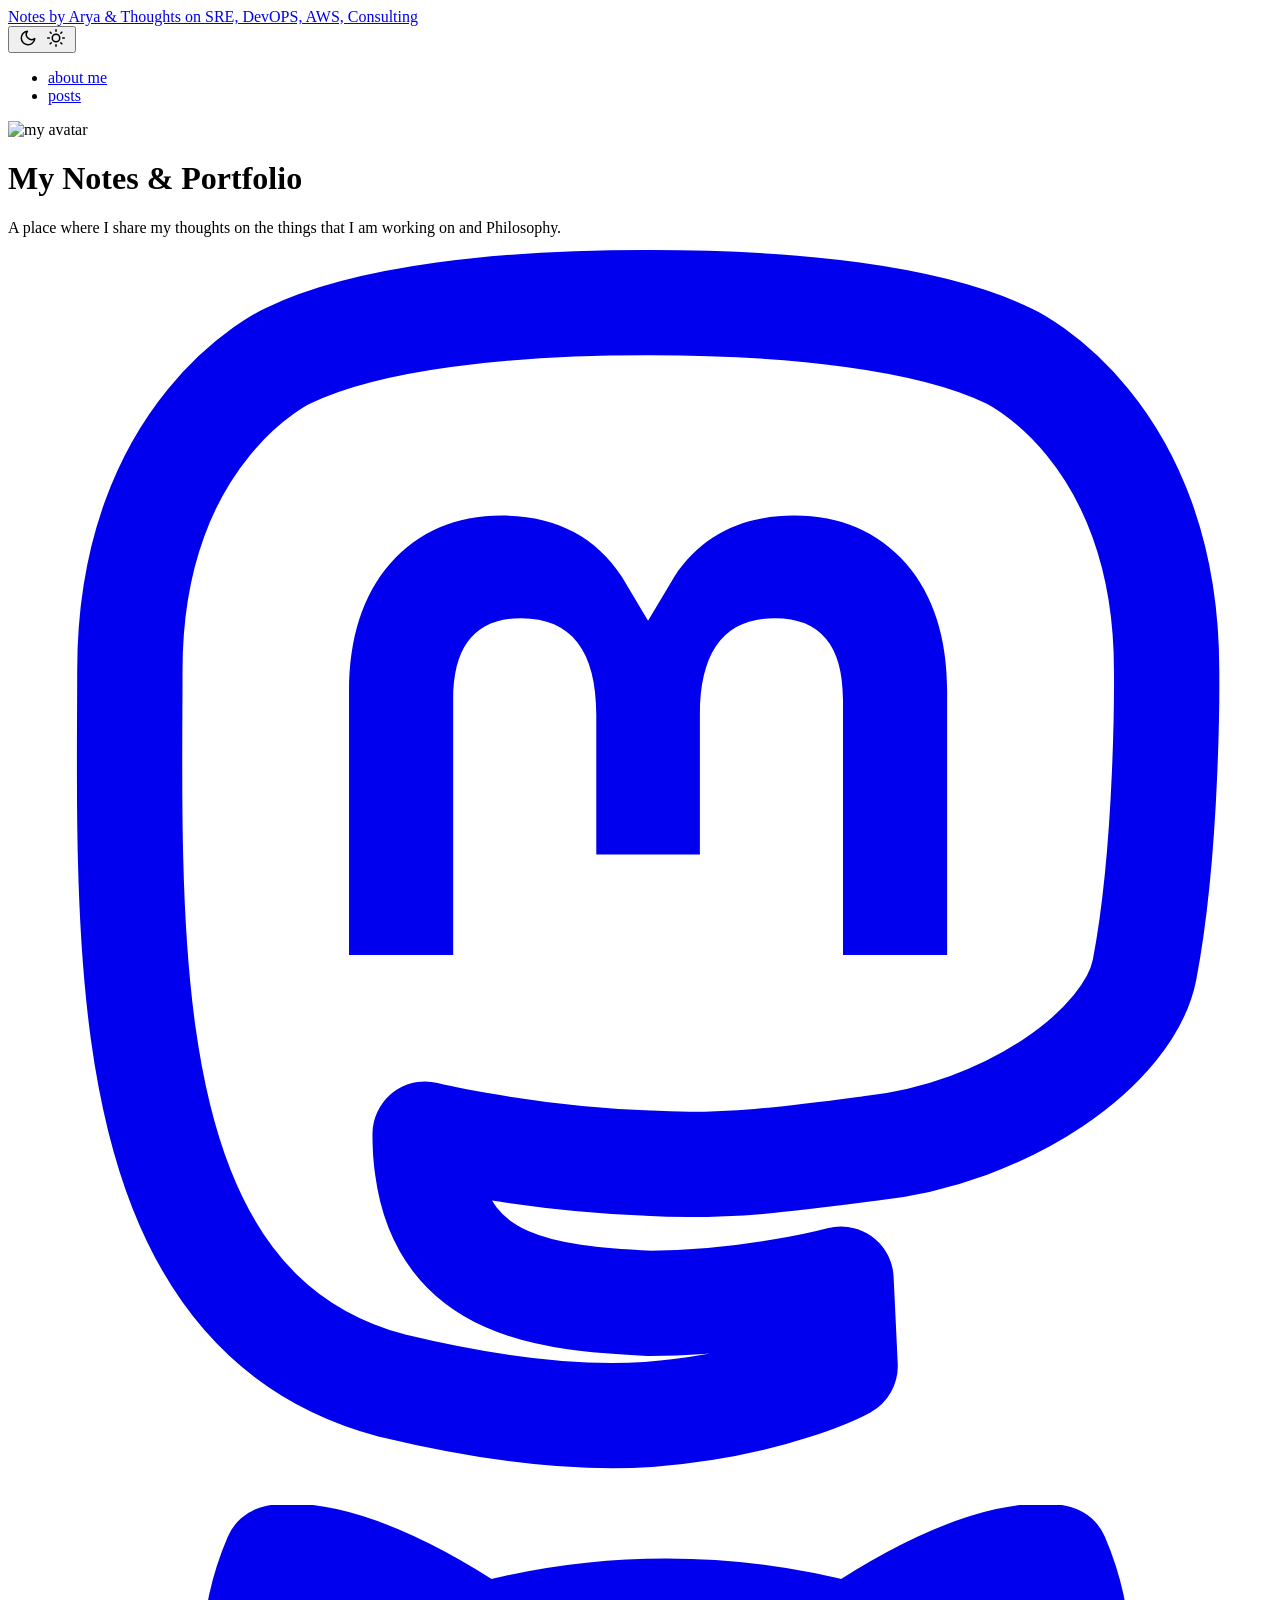
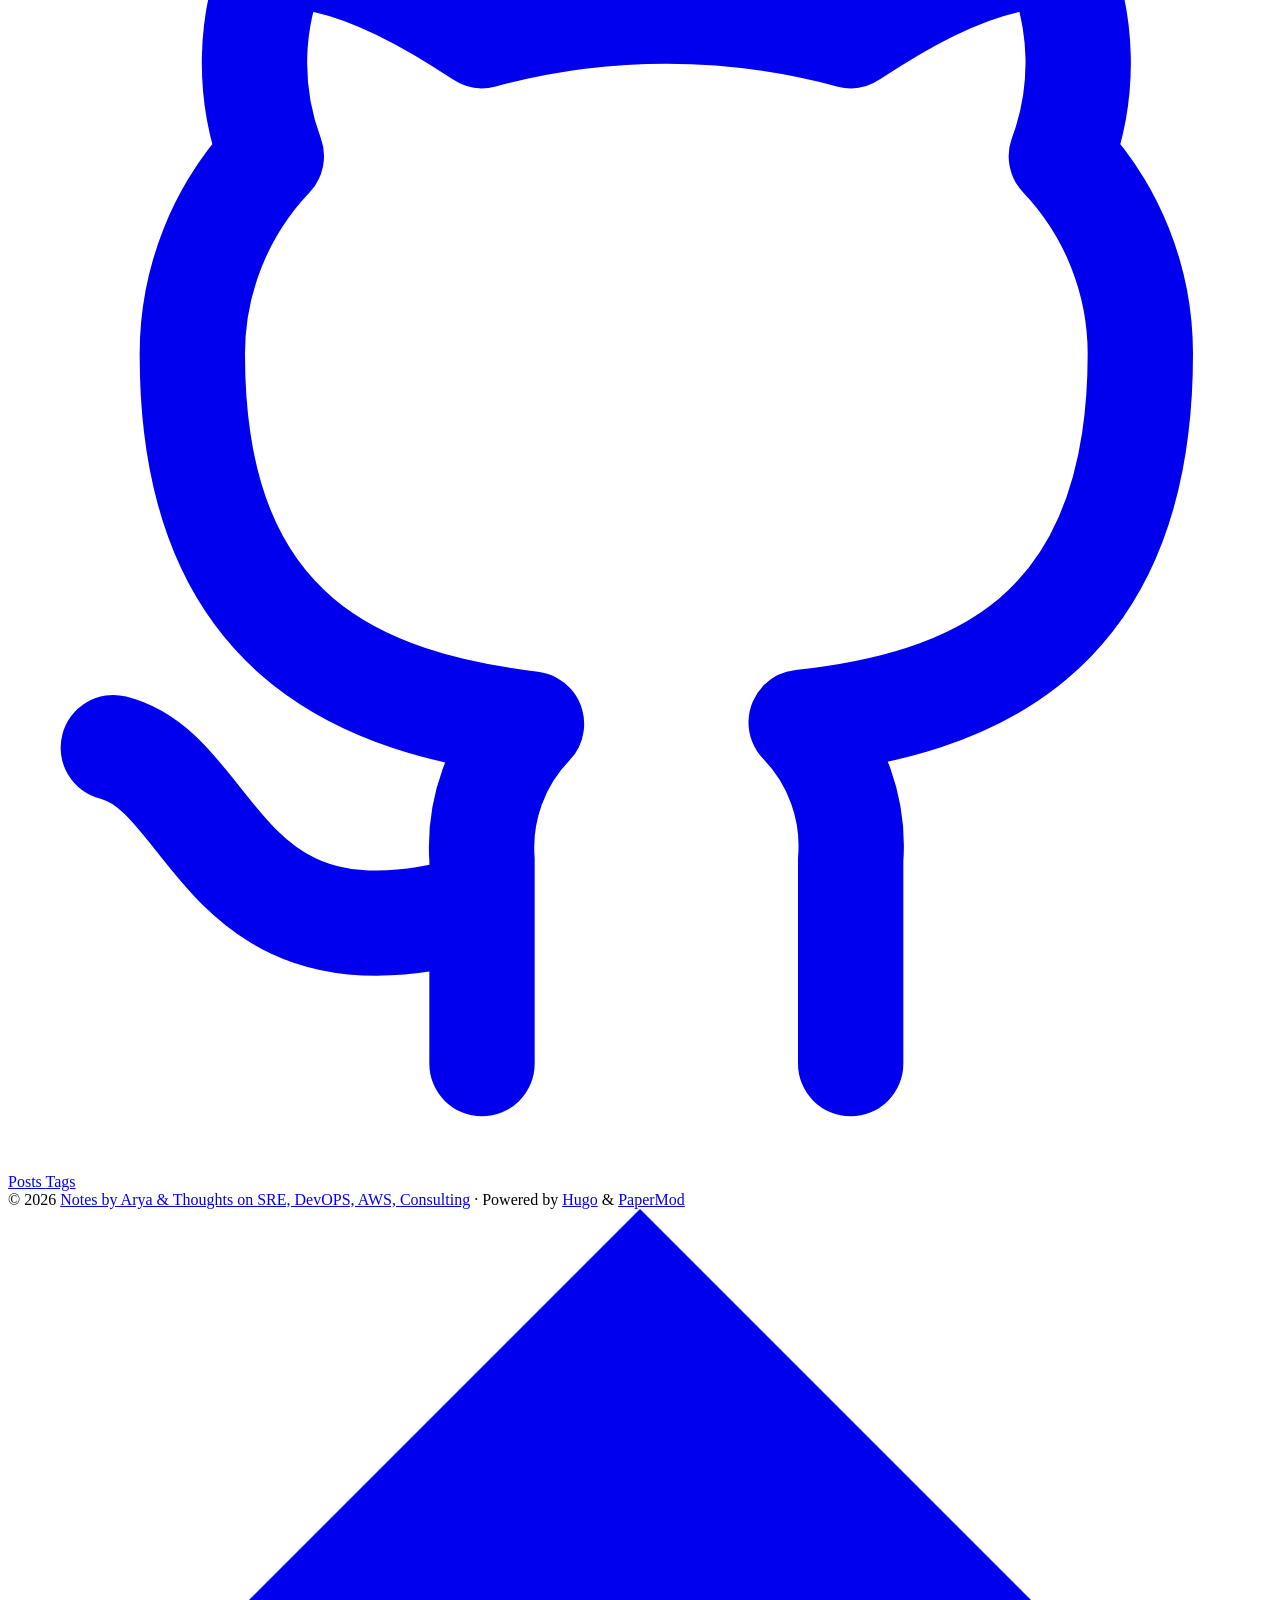
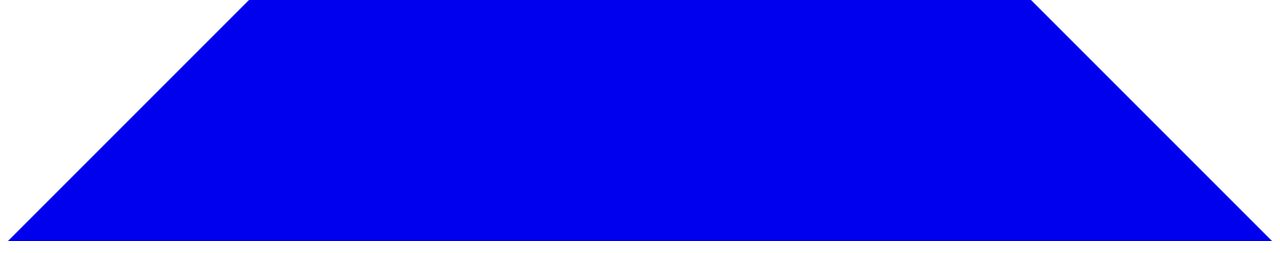
==== public/index.html @ 93e94df9 "SEO Optimize the homepage" ====
<!doctype html><html lang=en dir=auto data-theme=auto><head><meta name=generator content="Hugo 0.155.3"><script src="/livereload.js?mindelay=10&amp;v=2&amp;port=1313&amp;path=livereload" data-no-instant defer></script><meta charset=utf-8><meta http-equiv=X-UA-Compatible content="IE=edge"><meta name=viewport content="width=device-width,initial-scale=1,shrink-to-fit=no"><meta name=robots content="index, follow"><title>Notes by Arya & Thoughts on SRE, DevOPS, AWS, Consulting</title><meta name=keywords content="Blog,Portfolio,Technology,DevOps,SRE,Linux Admin,Raspberry Pi,Cloud Engineering,CloudOps,AWS,OVH,Azure,Digital Ocean,Vultr"><meta name=description content="A place where I share my thoughts on the things I am working on and Philosophy."><meta name=author content="Me"><link rel=canonical href=http://localhost:1313/><meta name=google-site-verification content="XYZabc"><meta name=yandex-verification content="XYZabc"><meta name=msvalidate.01 content="XYZabc"><link crossorigin=anonymous href=/assets/css/stylesheet.da3211e5ef867bf2b75fd5a6515cfed7195c011e8ab735694e203810a827097b.css integrity="sha256-2jIR5e+Ge/K3X9WmUVz+1xlcAR6KtzVpTiA4EKgnCXs=" rel="preload stylesheet" as=style><link rel=icon href=http://localhost:1313/images/favicon.ico><link rel=icon type=image/png sizes=16x16 href=http://localhost:1313/images/favicon-16x16.png><link rel=icon type=image/png sizes=32x32 href=http://localhost:1313/images/favicon-32x32.png><link rel=apple-touch-icon href=http://localhost:1313/images/apple-touch-icon.png><link rel=mask-icon href=http://localhost:1313/images/android-chrome-192x192.png><meta name=theme-color content="#2e2e33"><meta name=msapplication-TileColor content="#2e2e33"><link rel=alternate type=application/rss+xml href=http://localhost:1313/index.xml title=rss><link rel=alternate hreflang=en href=http://localhost:1313/><noscript><style>#theme-toggle,.top-link{display:none}</style><style>@media(prefers-color-scheme:dark){:root{--theme:rgb(29, 30, 32);--entry:rgb(46, 46, 51);--primary:rgb(218, 218, 219);--secondary:rgb(155, 156, 157);--tertiary:rgb(65, 66, 68);--content:rgb(196, 196, 197);--code-block-bg:rgb(46, 46, 51);--code-bg:rgb(55, 56, 62);--border:rgb(51, 51, 51);color-scheme:dark}.list{background:var(--theme)}.toc{background:var(--entry)}}@media(prefers-color-scheme:light){.list::-webkit-scrollbar-thumb{border-color:var(--code-bg)}}</style></noscript><script>localStorage.getItem("pref-theme")==="dark"?document.querySelector("html").dataset.theme="dark":localStorage.getItem("pref-theme")==="light"?document.querySelector("html").dataset.theme="light":window.matchMedia("(prefers-color-scheme: dark)").matches?document.querySelector("html").dataset.theme="dark":document.querySelector("html").dataset.theme="light"</script><meta property="og:url" content="http://localhost:1313/"><meta property="og:site_name" content="Notes by Arya & Thoughts on SRE, DevOPS, AWS, Consulting"><meta property="og:title" content="Notes by Arya & Thoughts on SRE, DevOPS, AWS, Consulting"><meta property="og:description" content="A place where I share my thoughts on the things I am working on and Philosophy."><meta property="og:locale" content="en"><meta property="og:type" content="website"><meta property="og:image" content="http://localhost:1313/images/arya-profile-photo.jpg"><meta name=twitter:card content="summary_large_image"><meta name=twitter:image content="http://localhost:1313/images/arya-profile-photo.jpg"><meta name=twitter:title content="Notes by Arya & Thoughts on SRE, DevOPS, AWS, Consulting"><meta name=twitter:description content="A place where I share my thoughts on the things I am working on and Philosophy."><script type=application/ld+json>{"@context":"https://schema.org","@type":"Organization","name":"Notes by Arya \u0026 Thoughts on SRE, DevOPS, AWS, Consulting","url":"http://localhost:1313/","description":"A place where I share my thoughts on the things I am working on and Philosophy.","logo":"http://localhost:1313/images/favicon.ico","sameAs":["https://mastodon.social/","https://github.com/"]}</script></head><body class=list id=top><header class=header><nav class=nav><div class=logo><a href=http://localhost:1313/ accesskey=h title="Notes by Arya & Thoughts on SRE, DevOPS, AWS, Consulting (Alt + H)">Notes by Arya & Thoughts on SRE, DevOPS, AWS, Consulting</a><div class=logo-switches><button id=theme-toggle accesskey=t title="(Alt + T)" aria-label="Toggle theme">
<svg id="moon" width="24" height="18" viewBox="0 0 24 24" fill="none" stroke="currentColor" stroke-width="2" stroke-linecap="round" stroke-linejoin="round"><path d="M21 12.79A9 9 0 1111.21 3 7 7 0 0021 12.79z"/></svg>
<svg id="sun" width="24" height="18" viewBox="0 0 24 24" fill="none" stroke="currentColor" stroke-width="2" stroke-linecap="round" stroke-linejoin="round"><circle cx="12" cy="12" r="5"/><line x1="12" y1="1" x2="12" y2="3"/><line x1="12" y1="21" x2="12" y2="23"/><line x1="4.22" y1="4.22" x2="5.64" y2="5.64"/><line x1="18.36" y1="18.36" x2="19.78" y2="19.78"/><line x1="1" y1="12" x2="3" y2="12"/><line x1="21" y1="12" x2="23" y2="12"/><line x1="4.22" y1="19.78" x2="5.64" y2="18.36"/><line x1="18.36" y1="5.64" x2="19.78" y2="4.22"/></svg></button></div></div><ul id=menu><li><a href=http://localhost:1313/aboutme/ title="about me"><span>about me</span></a></li><li><a href=http://localhost:1313/posts/ title=posts><span>posts</span></a></li></ul></nav></header><main class=main><div class=profile><div class=profile_inner><img draggable=false src=http://localhost:1313/images/arya-profile-photo.jpg alt="my avatar" title="my avatar" height=150 width=120><h1>My Notes & Portfolio</h1><span>A place where I share my thoughts on the things that I am working on and Philosophy.</span><div class=social-icons><a href=https://mastodon.social/ target=_blank rel="noopener noreferrer me" title=Mastodon><svg viewBox="0 0 24 24" fill="none" stroke="currentColor" stroke-width="2" stroke-linecap="round" stroke-linejoin="round"><path d="M21.58 13.913c-.29 1.469-2.592 3.121-5.238 3.396-1.379.184-2.737.368-4.185.276-2.368-.092-4.237-.551-4.237-.551.0.184.014.459.043.643.308 2.294 2.317 2.478 4.22 2.57 1.922.0 3.633-.46 3.633-.46l.079 1.653s-1.344.734-3.738.918c-1.32.091-2.96-.092-4.869-.551-4.14-1.102-4.853-5.507-4.961-10.005-.034-1.285-.013-2.57-.013-3.58.0-4.589 3-5.966 3-5.966 1.513-.734 4.11-1.01 6.808-1.01h.067c2.699.0 5.296.276 6.81 1.01.0.0 3 1.377 3 5.967.0.0.037 3.304-.419 5.69" stroke="currentColor"/><path d="M17.832 8.633v5h-1.978V8.78c0-1.023-.43-1.542-1.29-1.542-.95.0-1.427.616-1.427 1.834v2.655H11.17V9.072c0-1.218-.476-1.834-1.427-1.834-.86.0-1.29.52-1.29 1.542v4.852H6.475V8.633c0-1.022.26-1.834.782-2.434.538-.6 1.243-.909 2.118-.909 1.012.0 1.779.39 2.286 1.169l.492.827.493-.827c.507-.78 1.274-1.169 2.286-1.169.875.0 1.58.308 2.118.909.522.6.782 1.412.782 2.434" fill="currentColor" stroke="none"/></svg>
</a><a href=https://github.com/ target=_blank rel="noopener noreferrer me" title=Github><svg viewBox="0 0 24 24" fill="none" stroke="currentColor" stroke-width="2" stroke-linecap="round" stroke-linejoin="round"><path d="M9 19c-5 1.5-5-2.5-7-3m14 6v-3.87a3.37 3.37.0 00-.94-2.61c3.14-.35 6.44-1.54 6.44-7A5.44 5.44.0 0020 4.77 5.07 5.07.0 0019.91 1S18.73.65 16 2.48a13.38 13.38.0 00-7 0C6.27.65 5.09 1 5.09 1A5.07 5.07.0 005 4.77 5.44 5.44.0 003.5 8.55c0 5.42 3.3 6.61 6.44 7A3.37 3.37.0 009 18.13V22"/></svg></a></div><div class=buttons><a class=button href=posts rel=noopener title=Posts><span class=button-inner>Posts
</span></a><a class=button href=tags rel=noopener title=Tags><span class=button-inner>Tags</span></a></div></div></div></main><footer class=footer><span>&copy; 2026 <a href=http://localhost:1313/>Notes by Arya & Thoughts on SRE, DevOPS, AWS, Consulting</a></span> ·
<span>Powered by
<a href=https://gohugo.io/ rel="noopener noreferrer" target=_blank>Hugo</a> &
<a href=https://github.com/adityatelange/hugo-PaperMod/ rel=noopener target=_blank>PaperMod</a></span></footer><a href=#top aria-label="go to top" title="Go to Top (Alt + G)" class=top-link id=top-link accesskey=g><svg viewBox="0 0 12 6" fill="currentColor"><path d="M12 6H0l6-6z"/></svg>
</a><script>let menu=document.getElementById("menu");if(menu){const e=localStorage.getItem("menu-scroll-position");e&&(menu.scrollLeft=parseInt(e,10)),menu.onscroll=function(){localStorage.setItem("menu-scroll-position",menu.scrollLeft)}}document.querySelectorAll('a[href^="#"]').forEach(e=>{e.addEventListener("click",function(e){e.preventDefault();var t=this.getAttribute("href").substr(1);window.matchMedia("(prefers-reduced-motion: reduce)").matches?document.querySelector(`[id='${decodeURIComponent(t)}']`).scrollIntoView():document.querySelector(`[id='${decodeURIComponent(t)}']`).scrollIntoView({behavior:"smooth"}),t==="top"?history.replaceState(null,null," "):history.pushState(null,null,`#${t}`)})})</script><script>var mybutton=document.getElementById("top-link");window.onscroll=function(){document.body.scrollTop>800||document.documentElement.scrollTop>800?(mybutton.style.visibility="visible",mybutton.style.opacity="1"):(mybutton.style.visibility="hidden",mybutton.style.opacity="0")}</script><script>document.getElementById("theme-toggle").addEventListener("click",()=>{const e=document.querySelector("html");e.dataset.theme==="dark"?(e.dataset.theme="light",localStorage.setItem("pref-theme","light")):(e.dataset.theme="dark",localStorage.setItem("pref-theme","dark"))})</script></body></html>
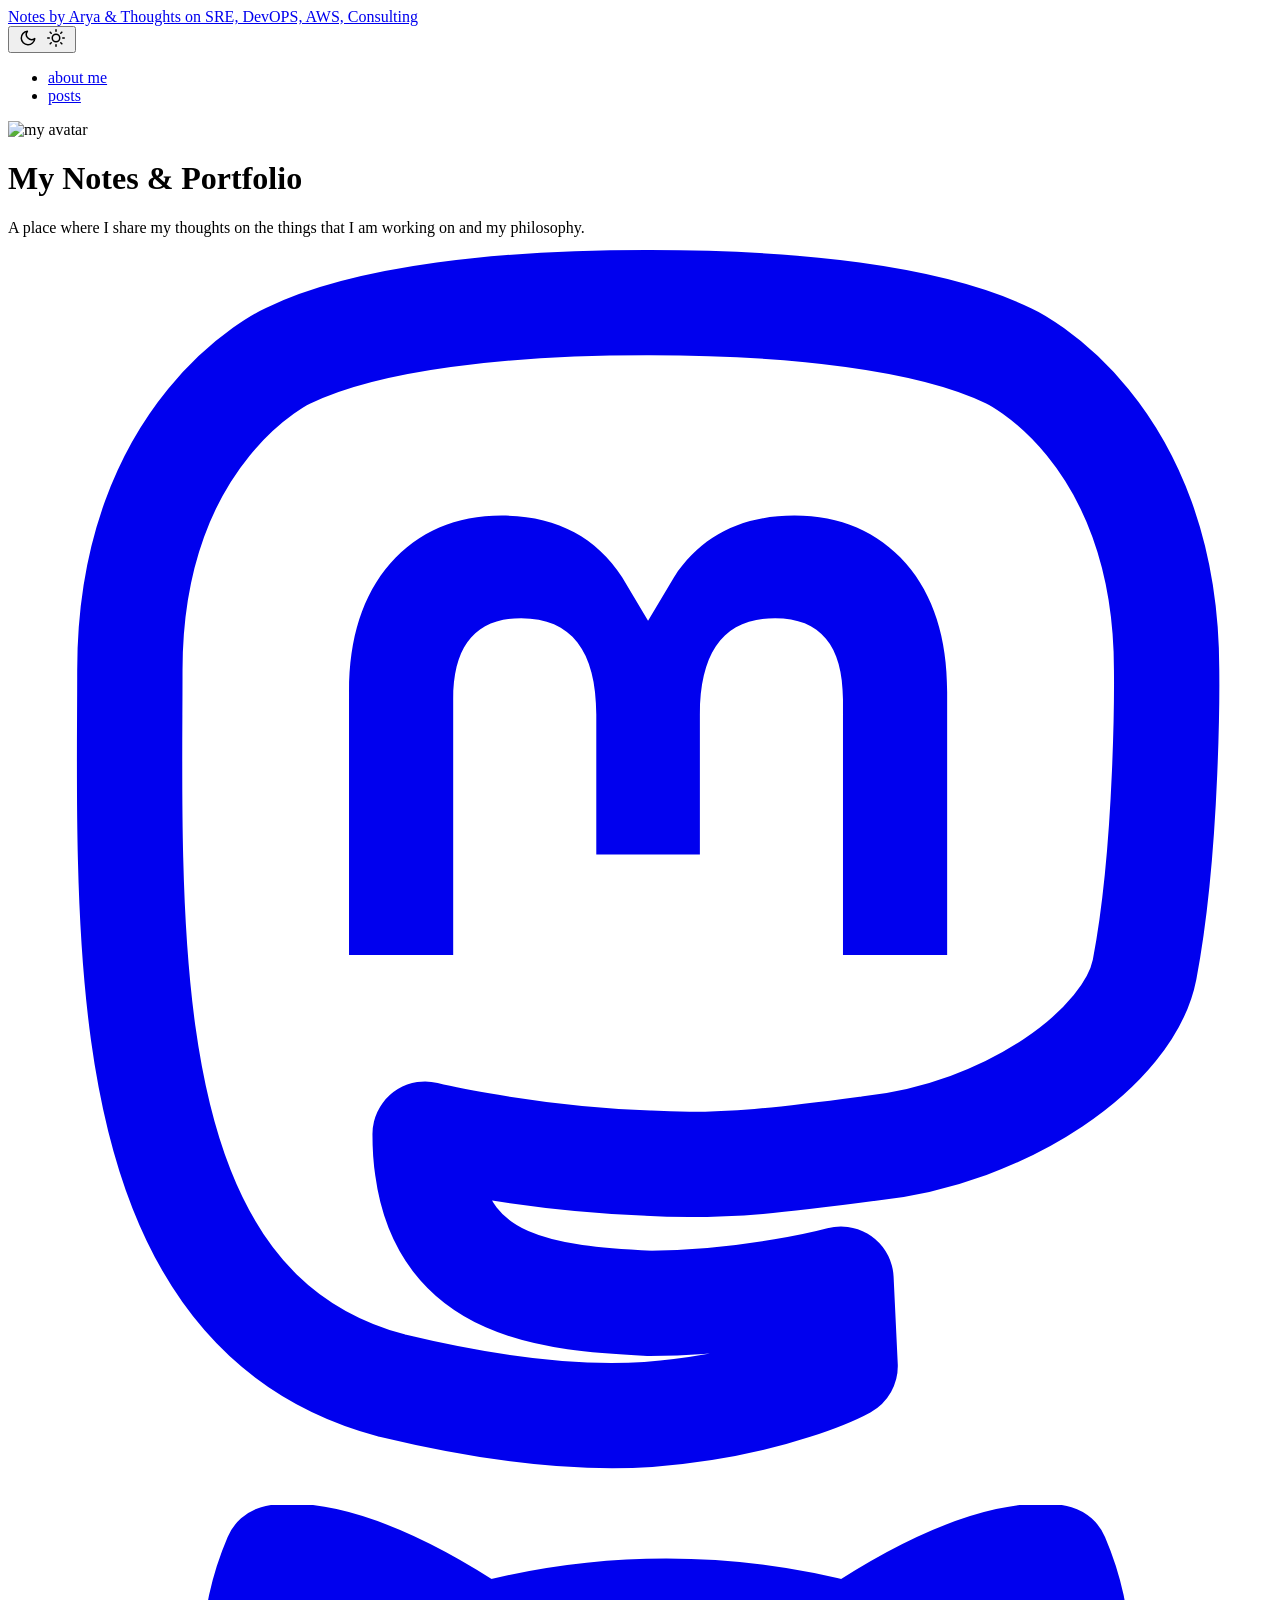
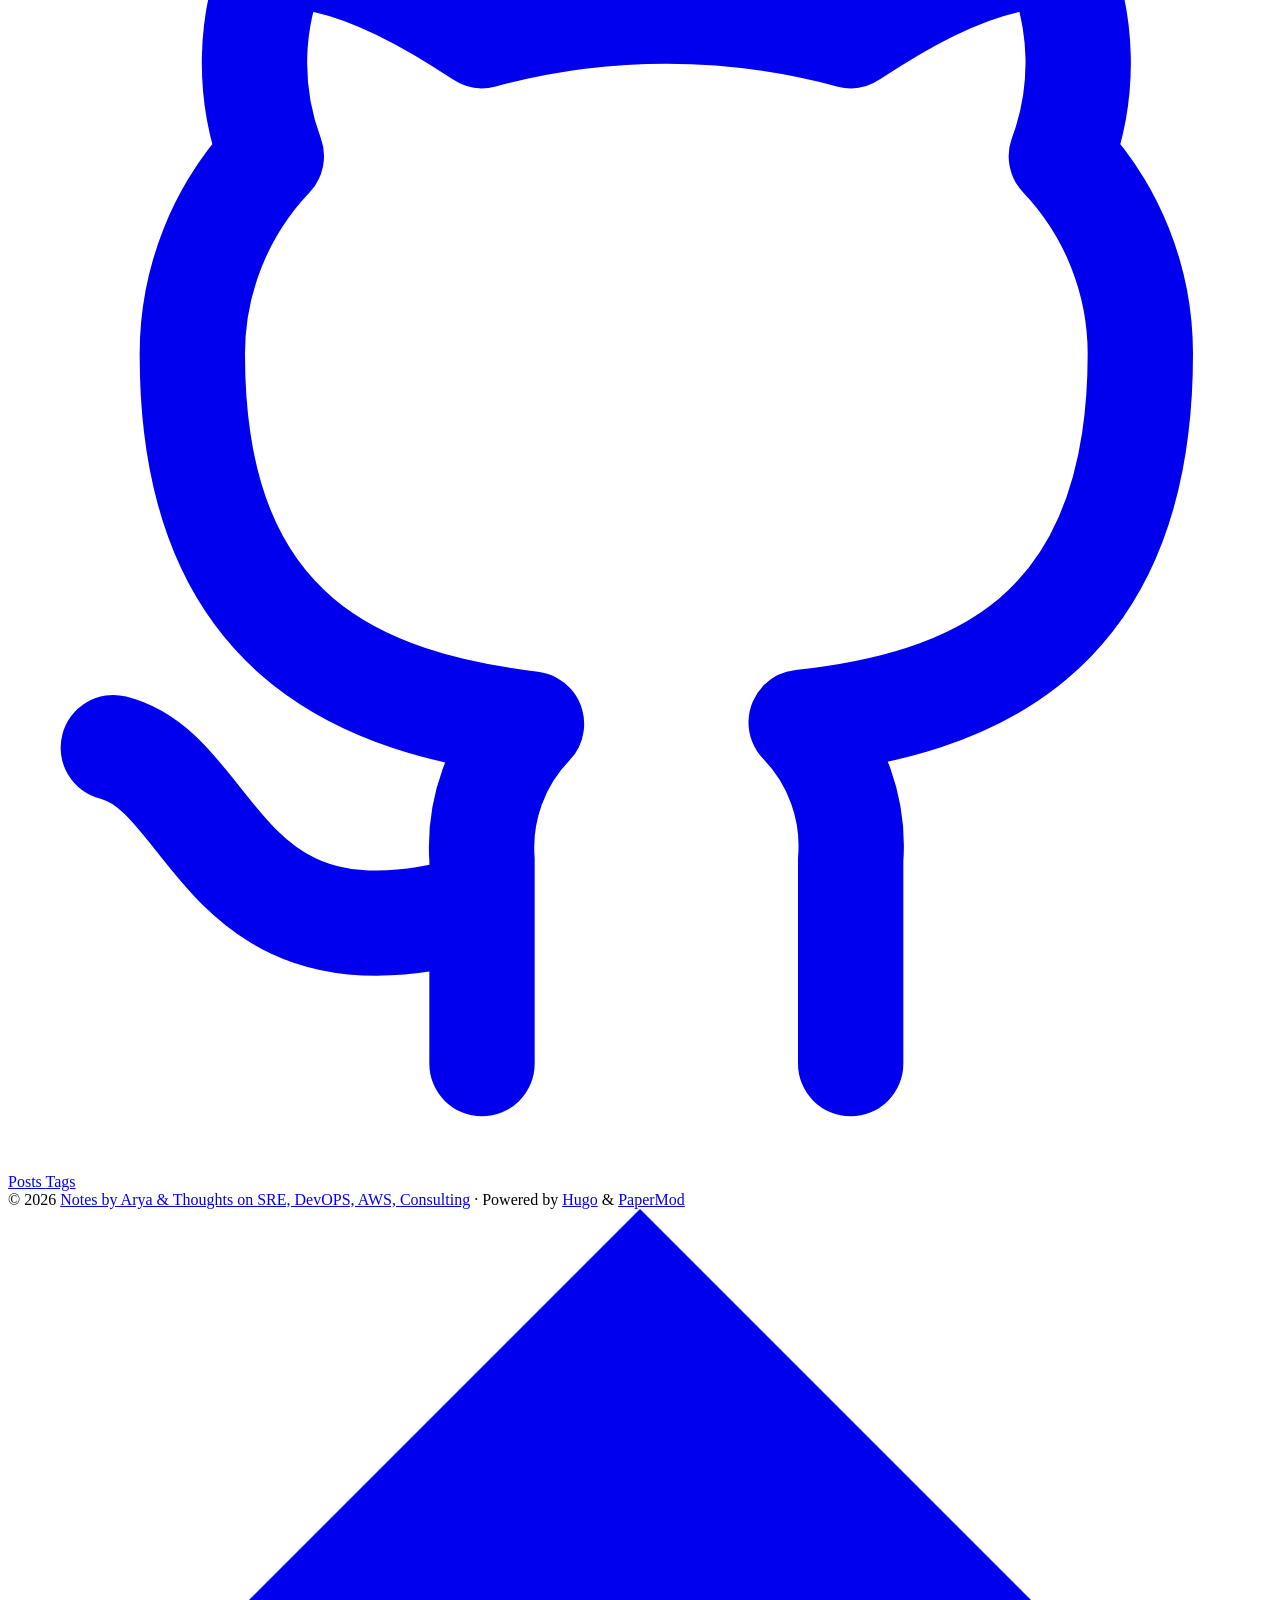
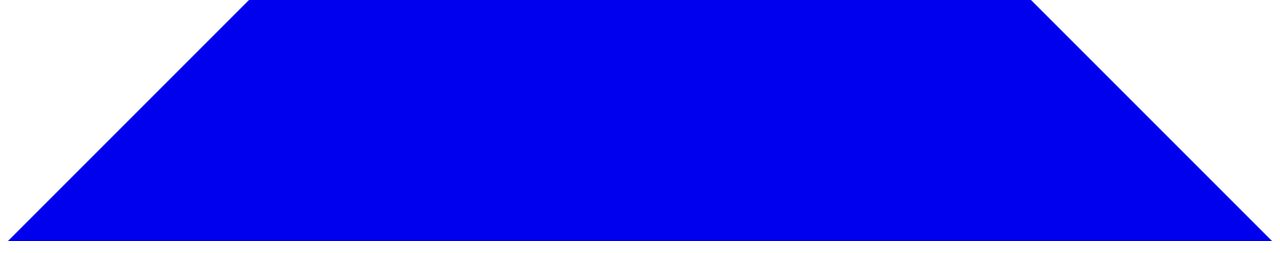
==== commit cb578e16: "updates to pages and posts" ====
--- a/public/index.html
+++ b/public/index.html
@@ -1,7 +1,7 @@
-<!doctype html><html lang=en dir=auto data-theme=auto><head><meta name=generator content="Hugo 0.155.3"><script src="/livereload.js?mindelay=10&amp;v=2&amp;port=1313&amp;path=livereload" data-no-instant defer></script><meta charset=utf-8><meta http-equiv=X-UA-Compatible content="IE=edge"><meta name=viewport content="width=device-width,initial-scale=1,shrink-to-fit=no"><meta name=robots content="index, follow"><title>Notes by Arya & Thoughts on SRE, DevOPS, AWS, Consulting</title><meta name=keywords content="Blog,Portfolio,Technology,DevOps,SRE,Linux Admin,Raspberry Pi,Cloud Engineering,CloudOps,AWS,OVH,Azure,Digital Ocean,Vultr"><meta name=description content="A place where I share my thoughts on the things I am working on and Philosophy."><meta name=author content="Me"><link rel=canonical href=http://localhost:1313/><meta name=google-site-verification content="XYZabc"><meta name=yandex-verification content="XYZabc"><meta name=msvalidate.01 content="XYZabc"><link crossorigin=anonymous href=/assets/css/stylesheet.da3211e5ef867bf2b75fd5a6515cfed7195c011e8ab735694e203810a827097b.css integrity="sha256-2jIR5e+Ge/K3X9WmUVz+1xlcAR6KtzVpTiA4EKgnCXs=" rel="preload stylesheet" as=style><link rel=icon href=http://localhost:1313/images/favicon.ico><link rel=icon type=image/png sizes=16x16 href=http://localhost:1313/images/favicon-16x16.png><link rel=icon type=image/png sizes=32x32 href=http://localhost:1313/images/favicon-32x32.png><link rel=apple-touch-icon href=http://localhost:1313/images/apple-touch-icon.png><link rel=mask-icon href=http://localhost:1313/images/android-chrome-192x192.png><meta name=theme-color content="#2e2e33"><meta name=msapplication-TileColor content="#2e2e33"><link rel=alternate type=application/rss+xml href=http://localhost:1313/index.xml title=rss><link rel=alternate hreflang=en href=http://localhost:1313/><noscript><style>#theme-toggle,.top-link{display:none}</style><style>@media(prefers-color-scheme:dark){:root{--theme:rgb(29, 30, 32);--entry:rgb(46, 46, 51);--primary:rgb(218, 218, 219);--secondary:rgb(155, 156, 157);--tertiary:rgb(65, 66, 68);--content:rgb(196, 196, 197);--code-block-bg:rgb(46, 46, 51);--code-bg:rgb(55, 56, 62);--border:rgb(51, 51, 51);color-scheme:dark}.list{background:var(--theme)}.toc{background:var(--entry)}}@media(prefers-color-scheme:light){.list::-webkit-scrollbar-thumb{border-color:var(--code-bg)}}</style></noscript><script>localStorage.getItem("pref-theme")==="dark"?document.querySelector("html").dataset.theme="dark":localStorage.getItem("pref-theme")==="light"?document.querySelector("html").dataset.theme="light":window.matchMedia("(prefers-color-scheme: dark)").matches?document.querySelector("html").dataset.theme="dark":document.querySelector("html").dataset.theme="light"</script><meta property="og:url" content="http://localhost:1313/"><meta property="og:site_name" content="Notes by Arya & Thoughts on SRE, DevOPS, AWS, Consulting"><meta property="og:title" content="Notes by Arya & Thoughts on SRE, DevOPS, AWS, Consulting"><meta property="og:description" content="A place where I share my thoughts on the things I am working on and Philosophy."><meta property="og:locale" content="en"><meta property="og:type" content="website"><meta property="og:image" content="http://localhost:1313/images/arya-profile-photo.jpg"><meta name=twitter:card content="summary_large_image"><meta name=twitter:image content="http://localhost:1313/images/arya-profile-photo.jpg"><meta name=twitter:title content="Notes by Arya & Thoughts on SRE, DevOPS, AWS, Consulting"><meta name=twitter:description content="A place where I share my thoughts on the things I am working on and Philosophy."><script type=application/ld+json>{"@context":"https://schema.org","@type":"Organization","name":"Notes by Arya \u0026 Thoughts on SRE, DevOPS, AWS, Consulting","url":"http://localhost:1313/","description":"A place where I share my thoughts on the things I am working on and Philosophy.","logo":"http://localhost:1313/images/favicon.ico","sameAs":["https://mastodon.social/","https://github.com/"]}</script></head><body class=list id=top><header class=header><nav class=nav><div class=logo><a href=http://localhost:1313/ accesskey=h title="Notes by Arya & Thoughts on SRE, DevOPS, AWS, Consulting (Alt + H)">Notes by Arya & Thoughts on SRE, DevOPS, AWS, Consulting</a><div class=logo-switches><button id=theme-toggle accesskey=t title="(Alt + T)" aria-label="Toggle theme">
+<!doctype html><html lang=en dir=auto data-theme=auto><head><meta name=generator content="Hugo 0.155.3"><script src="/livereload.js?mindelay=10&amp;v=2&amp;port=1313&amp;path=livereload" data-no-instant defer></script><meta charset=utf-8><meta http-equiv=X-UA-Compatible content="IE=edge"><meta name=viewport content="width=device-width,initial-scale=1,shrink-to-fit=no"><meta name=robots content="index, follow"><title>Notes by Arya & Thoughts on SRE, DevOPS, AWS, Consulting</title><meta name=keywords content="Blog,Portfolio,Technology,DevOps,SRE,Linux Admin,Raspberry Pi,Cloud Engineering,CloudOps,AWS,OVH,Azure,Digital Ocean,Vultr"><meta name=description content="A place where I share my thoughts on the things I am working on and Philosophy."><meta name=author content="Me"><link rel=canonical href=http://localhost:1313/><meta name=google-site-verification content="XYZabc"><meta name=yandex-verification content="XYZabc"><meta name=msvalidate.01 content="XYZabc"><link crossorigin=anonymous href=/assets/css/stylesheet.da3211e5ef867bf2b75fd5a6515cfed7195c011e8ab735694e203810a827097b.css integrity="sha256-2jIR5e+Ge/K3X9WmUVz+1xlcAR6KtzVpTiA4EKgnCXs=" rel="preload stylesheet" as=style><link rel=icon href=http://localhost:1313/images/favicon.ico><link rel=icon type=image/png sizes=16x16 href=http://localhost:1313/images/favicon-16x16.png><link rel=icon type=image/png sizes=32x32 href=http://localhost:1313/images/favicon-32x32.png><link rel=apple-touch-icon href=http://localhost:1313/images/apple-touch-icon.png><link rel=mask-icon href=http://localhost:1313/images/android-chrome-192x192.png><meta name=theme-color content="#2e2e33"><meta name=msapplication-TileColor content="#2e2e33"><link rel=alternate type=application/rss+xml href=http://localhost:1313/index.xml title=rss><link rel=alternate hreflang=en href=http://localhost:1313/><noscript><style>#theme-toggle,.top-link{display:none}</style><style>@media(prefers-color-scheme:dark){:root{--theme:rgb(29, 30, 32);--entry:rgb(46, 46, 51);--primary:rgb(218, 218, 219);--secondary:rgb(155, 156, 157);--tertiary:rgb(65, 66, 68);--content:rgb(196, 196, 197);--code-block-bg:rgb(46, 46, 51);--code-bg:rgb(55, 56, 62);--border:rgb(51, 51, 51);color-scheme:dark}.list{background:var(--theme)}.toc{background:var(--entry)}}@media(prefers-color-scheme:light){.list::-webkit-scrollbar-thumb{border-color:var(--code-bg)}}</style></noscript><script>localStorage.getItem("pref-theme")==="dark"?document.querySelector("html").dataset.theme="dark":localStorage.getItem("pref-theme")==="light"?document.querySelector("html").dataset.theme="light":window.matchMedia("(prefers-color-scheme: dark)").matches?document.querySelector("html").dataset.theme="dark":document.querySelector("html").dataset.theme="light"</script><script defer src=https://cloud.umami.is/script.js data-website-id=e380abab-83d7-48e5-8061-0eca6cfde0c0></script><meta property="og:url" content="http://localhost:1313/"><meta property="og:site_name" content="Notes by Arya & Thoughts on SRE, DevOPS, AWS, Consulting"><meta property="og:title" content="Notes by Arya & Thoughts on SRE, DevOPS, AWS, Consulting"><meta property="og:description" content="A place where I share my thoughts on the things I am working on and Philosophy."><meta property="og:locale" content="en"><meta property="og:type" content="website"><meta property="og:image" content="http://localhost:1313/images/arya-profile-photo.jpg"><meta name=twitter:card content="summary_large_image"><meta name=twitter:image content="http://localhost:1313/images/arya-profile-photo.jpg"><meta name=twitter:title content="Notes by Arya & Thoughts on SRE, DevOPS, AWS, Consulting"><meta name=twitter:description content="A place where I share my thoughts on the things I am working on and Philosophy."><script type=application/ld+json>{"@context":"https://schema.org","@type":"Organization","name":"Notes by Arya \u0026 Thoughts on SRE, DevOPS, AWS, Consulting","url":"http://localhost:1313/","description":"A place where I share my thoughts on the things I am working on and Philosophy.","logo":"http://localhost:1313/images/favicon.ico","sameAs":["https://fosstodon.org/@null0x0","https://github.com/iamarya2k24"]}</script></head><body class=list id=top><header class=header><nav class=nav><div class=logo><a href=http://localhost:1313/ accesskey=h title="Notes by Arya & Thoughts on SRE, DevOPS, AWS, Consulting (Alt + H)">Notes by Arya & Thoughts on SRE, DevOPS, AWS, Consulting</a><div class=logo-switches><button id=theme-toggle accesskey=t title="(Alt + T)" aria-label="Toggle theme">
 <svg id="moon" width="24" height="18" viewBox="0 0 24 24" fill="none" stroke="currentColor" stroke-width="2" stroke-linecap="round" stroke-linejoin="round"><path d="M21 12.79A9 9 0 1111.21 3 7 7 0 0021 12.79z"/></svg>
-<svg id="sun" width="24" height="18" viewBox="0 0 24 24" fill="none" stroke="currentColor" stroke-width="2" stroke-linecap="round" stroke-linejoin="round"><circle cx="12" cy="12" r="5"/><line x1="12" y1="1" x2="12" y2="3"/><line x1="12" y1="21" x2="12" y2="23"/><line x1="4.22" y1="4.22" x2="5.64" y2="5.64"/><line x1="18.36" y1="18.36" x2="19.78" y2="19.78"/><line x1="1" y1="12" x2="3" y2="12"/><line x1="21" y1="12" x2="23" y2="12"/><line x1="4.22" y1="19.78" x2="5.64" y2="18.36"/><line x1="18.36" y1="5.64" x2="19.78" y2="4.22"/></svg></button></div></div><ul id=menu><li><a href=http://localhost:1313/aboutme/ title="about me"><span>about me</span></a></li><li><a href=http://localhost:1313/posts/ title=posts><span>posts</span></a></li></ul></nav></header><main class=main><div class=profile><div class=profile_inner><img draggable=false src=http://localhost:1313/images/arya-profile-photo.jpg alt="my avatar" title="my avatar" height=150 width=120><h1>My Notes & Portfolio</h1><span>A place where I share my thoughts on the things that I am working on and Philosophy.</span><div class=social-icons><a href=https://mastodon.social/ target=_blank rel="noopener noreferrer me" title=Mastodon><svg viewBox="0 0 24 24" fill="none" stroke="currentColor" stroke-width="2" stroke-linecap="round" stroke-linejoin="round"><path d="M21.58 13.913c-.29 1.469-2.592 3.121-5.238 3.396-1.379.184-2.737.368-4.185.276-2.368-.092-4.237-.551-4.237-.551.0.184.014.459.043.643.308 2.294 2.317 2.478 4.22 2.57 1.922.0 3.633-.46 3.633-.46l.079 1.653s-1.344.734-3.738.918c-1.32.091-2.96-.092-4.869-.551-4.14-1.102-4.853-5.507-4.961-10.005-.034-1.285-.013-2.57-.013-3.58.0-4.589 3-5.966 3-5.966 1.513-.734 4.11-1.01 6.808-1.01h.067c2.699.0 5.296.276 6.81 1.01.0.0 3 1.377 3 5.967.0.0.037 3.304-.419 5.69" stroke="currentColor"/><path d="M17.832 8.633v5h-1.978V8.78c0-1.023-.43-1.542-1.29-1.542-.95.0-1.427.616-1.427 1.834v2.655H11.17V9.072c0-1.218-.476-1.834-1.427-1.834-.86.0-1.29.52-1.29 1.542v4.852H6.475V8.633c0-1.022.26-1.834.782-2.434.538-.6 1.243-.909 2.118-.909 1.012.0 1.779.39 2.286 1.169l.492.827.493-.827c.507-.78 1.274-1.169 2.286-1.169.875.0 1.58.308 2.118.909.522.6.782 1.412.782 2.434" fill="currentColor" stroke="none"/></svg>
-</a><a href=https://github.com/ target=_blank rel="noopener noreferrer me" title=Github><svg viewBox="0 0 24 24" fill="none" stroke="currentColor" stroke-width="2" stroke-linecap="round" stroke-linejoin="round"><path d="M9 19c-5 1.5-5-2.5-7-3m14 6v-3.87a3.37 3.37.0 00-.94-2.61c3.14-.35 6.44-1.54 6.44-7A5.44 5.44.0 0020 4.77 5.07 5.07.0 0019.91 1S18.73.65 16 2.48a13.38 13.38.0 00-7 0C6.27.65 5.09 1 5.09 1A5.07 5.07.0 005 4.77 5.44 5.44.0 003.5 8.55c0 5.42 3.3 6.61 6.44 7A3.37 3.37.0 009 18.13V22"/></svg></a></div><div class=buttons><a class=button href=posts rel=noopener title=Posts><span class=button-inner>Posts
+<svg id="sun" width="24" height="18" viewBox="0 0 24 24" fill="none" stroke="currentColor" stroke-width="2" stroke-linecap="round" stroke-linejoin="round"><circle cx="12" cy="12" r="5"/><line x1="12" y1="1" x2="12" y2="3"/><line x1="12" y1="21" x2="12" y2="23"/><line x1="4.22" y1="4.22" x2="5.64" y2="5.64"/><line x1="18.36" y1="18.36" x2="19.78" y2="19.78"/><line x1="1" y1="12" x2="3" y2="12"/><line x1="21" y1="12" x2="23" y2="12"/><line x1="4.22" y1="19.78" x2="5.64" y2="18.36"/><line x1="18.36" y1="5.64" x2="19.78" y2="4.22"/></svg></button></div></div><ul id=menu><li><a href=http://localhost:1313/about-me/ title="about me"><span>about me</span></a></li><li><a href=http://localhost:1313/posts/ title=posts><span>posts</span></a></li></ul></nav></header><main class=main><div class=profile><div class=profile_inner><img draggable=false src=http://localhost:1313/images/arya-profile-photo.jpg alt="my avatar" title="my avatar" height=150 width=120><h1>My Notes & Portfolio</h1><span>A place where I share my thoughts on the things that I am working on and my philosophy.</span><div class=social-icons><a href=https://fosstodon.org/@null0x0 target=_blank rel="noopener noreferrer me" title=Mastodon><svg viewBox="0 0 24 24" fill="none" stroke="currentColor" stroke-width="2" stroke-linecap="round" stroke-linejoin="round"><path d="M21.58 13.913c-.29 1.469-2.592 3.121-5.238 3.396-1.379.184-2.737.368-4.185.276-2.368-.092-4.237-.551-4.237-.551.0.184.014.459.043.643.308 2.294 2.317 2.478 4.22 2.57 1.922.0 3.633-.46 3.633-.46l.079 1.653s-1.344.734-3.738.918c-1.32.091-2.96-.092-4.869-.551-4.14-1.102-4.853-5.507-4.961-10.005-.034-1.285-.013-2.57-.013-3.58.0-4.589 3-5.966 3-5.966 1.513-.734 4.11-1.01 6.808-1.01h.067c2.699.0 5.296.276 6.81 1.01.0.0 3 1.377 3 5.967.0.0.037 3.304-.419 5.69" stroke="currentColor"/><path d="M17.832 8.633v5h-1.978V8.78c0-1.023-.43-1.542-1.29-1.542-.95.0-1.427.616-1.427 1.834v2.655H11.17V9.072c0-1.218-.476-1.834-1.427-1.834-.86.0-1.29.52-1.29 1.542v4.852H6.475V8.633c0-1.022.26-1.834.782-2.434.538-.6 1.243-.909 2.118-.909 1.012.0 1.779.39 2.286 1.169l.492.827.493-.827c.507-.78 1.274-1.169 2.286-1.169.875.0 1.58.308 2.118.909.522.6.782 1.412.782 2.434" fill="currentColor" stroke="none"/></svg>
+</a><a href=https://github.com/iamarya2k24 target=_blank rel="noopener noreferrer me" title=Github><svg viewBox="0 0 24 24" fill="none" stroke="currentColor" stroke-width="2" stroke-linecap="round" stroke-linejoin="round"><path d="M9 19c-5 1.5-5-2.5-7-3m14 6v-3.87a3.37 3.37.0 00-.94-2.61c3.14-.35 6.44-1.54 6.44-7A5.44 5.44.0 0020 4.77 5.07 5.07.0 0019.91 1S18.73.65 16 2.48a13.38 13.38.0 00-7 0C6.27.65 5.09 1 5.09 1A5.07 5.07.0 005 4.77 5.44 5.44.0 003.5 8.55c0 5.42 3.3 6.61 6.44 7A3.37 3.37.0 009 18.13V22"/></svg></a></div><div class=buttons><a class=button href=posts rel=noopener title=Posts><span class=button-inner>Posts
 </span></a><a class=button href=tags rel=noopener title=Tags><span class=button-inner>Tags</span></a></div></div></div></main><footer class=footer><span>&copy; 2026 <a href=http://localhost:1313/>Notes by Arya & Thoughts on SRE, DevOPS, AWS, Consulting</a></span> ·
 <span>Powered by
 <a href=https://gohugo.io/ rel="noopener noreferrer" target=_blank>Hugo</a> &
